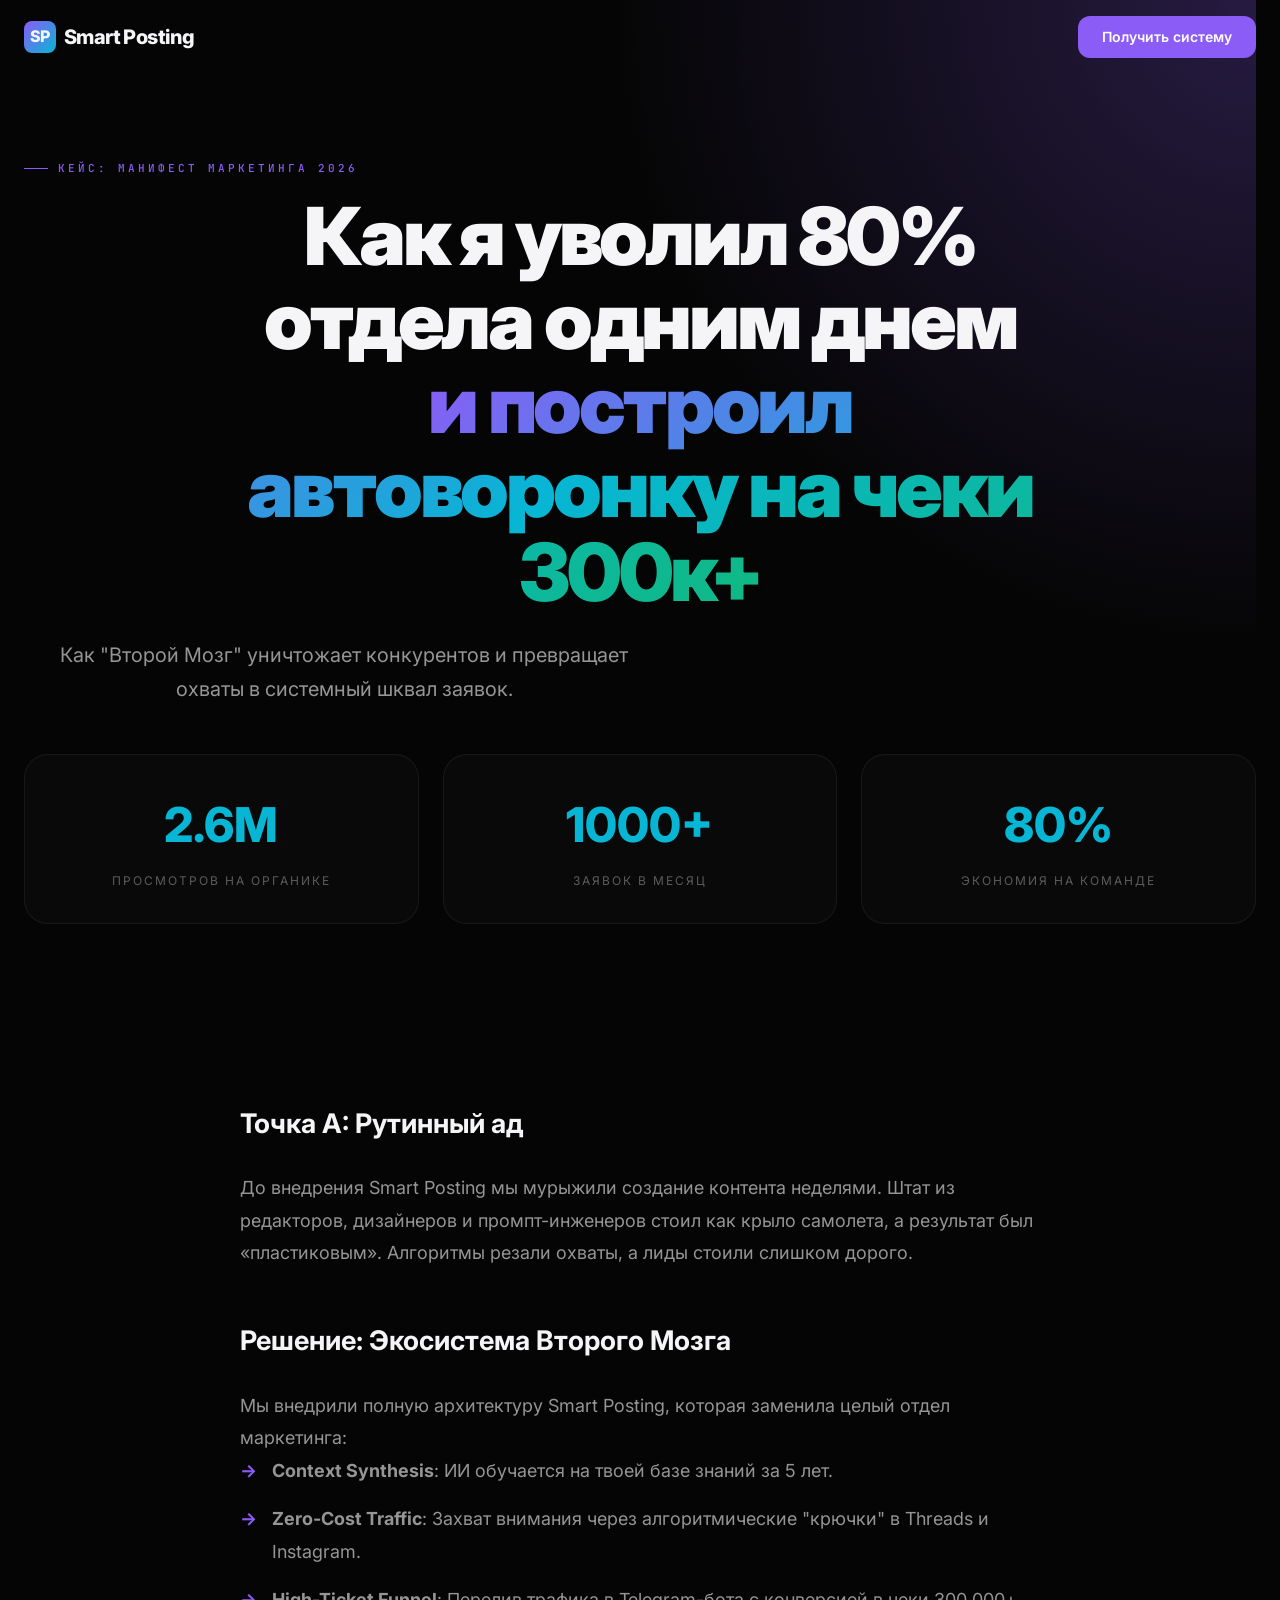
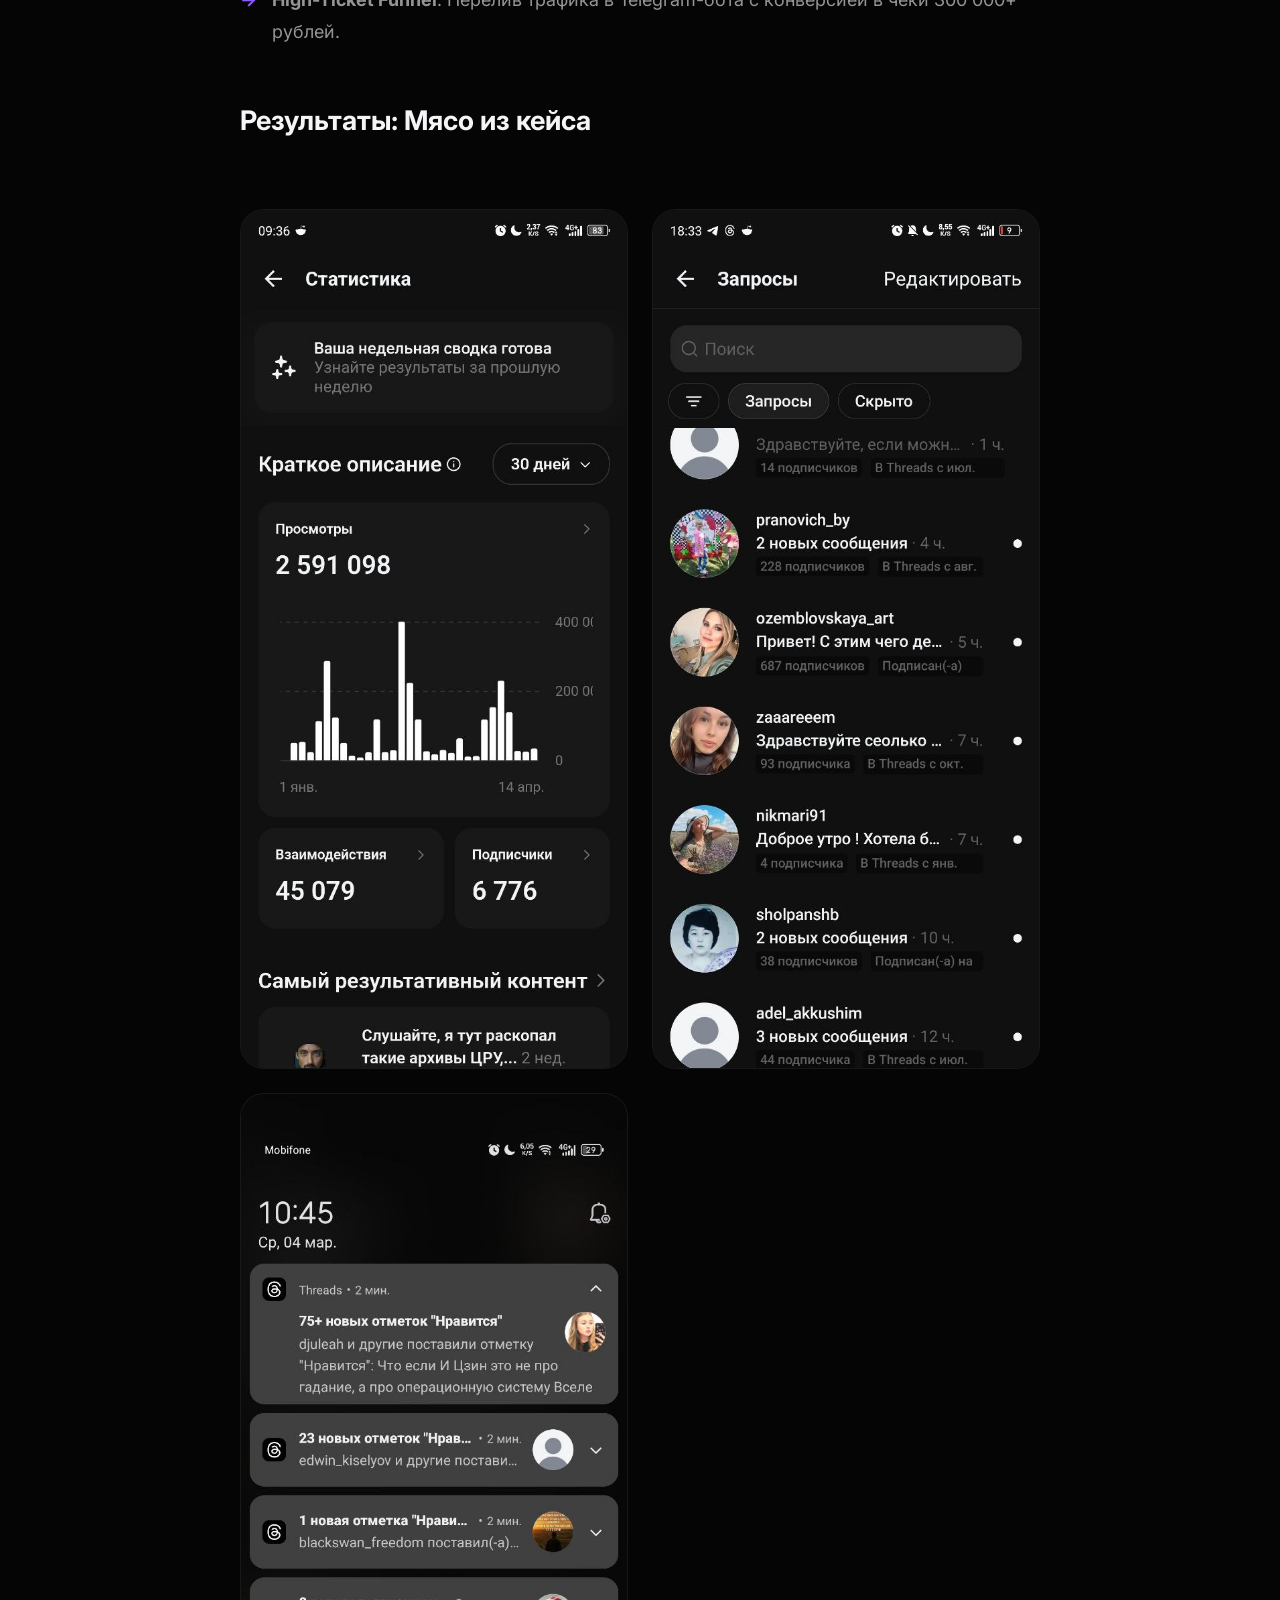
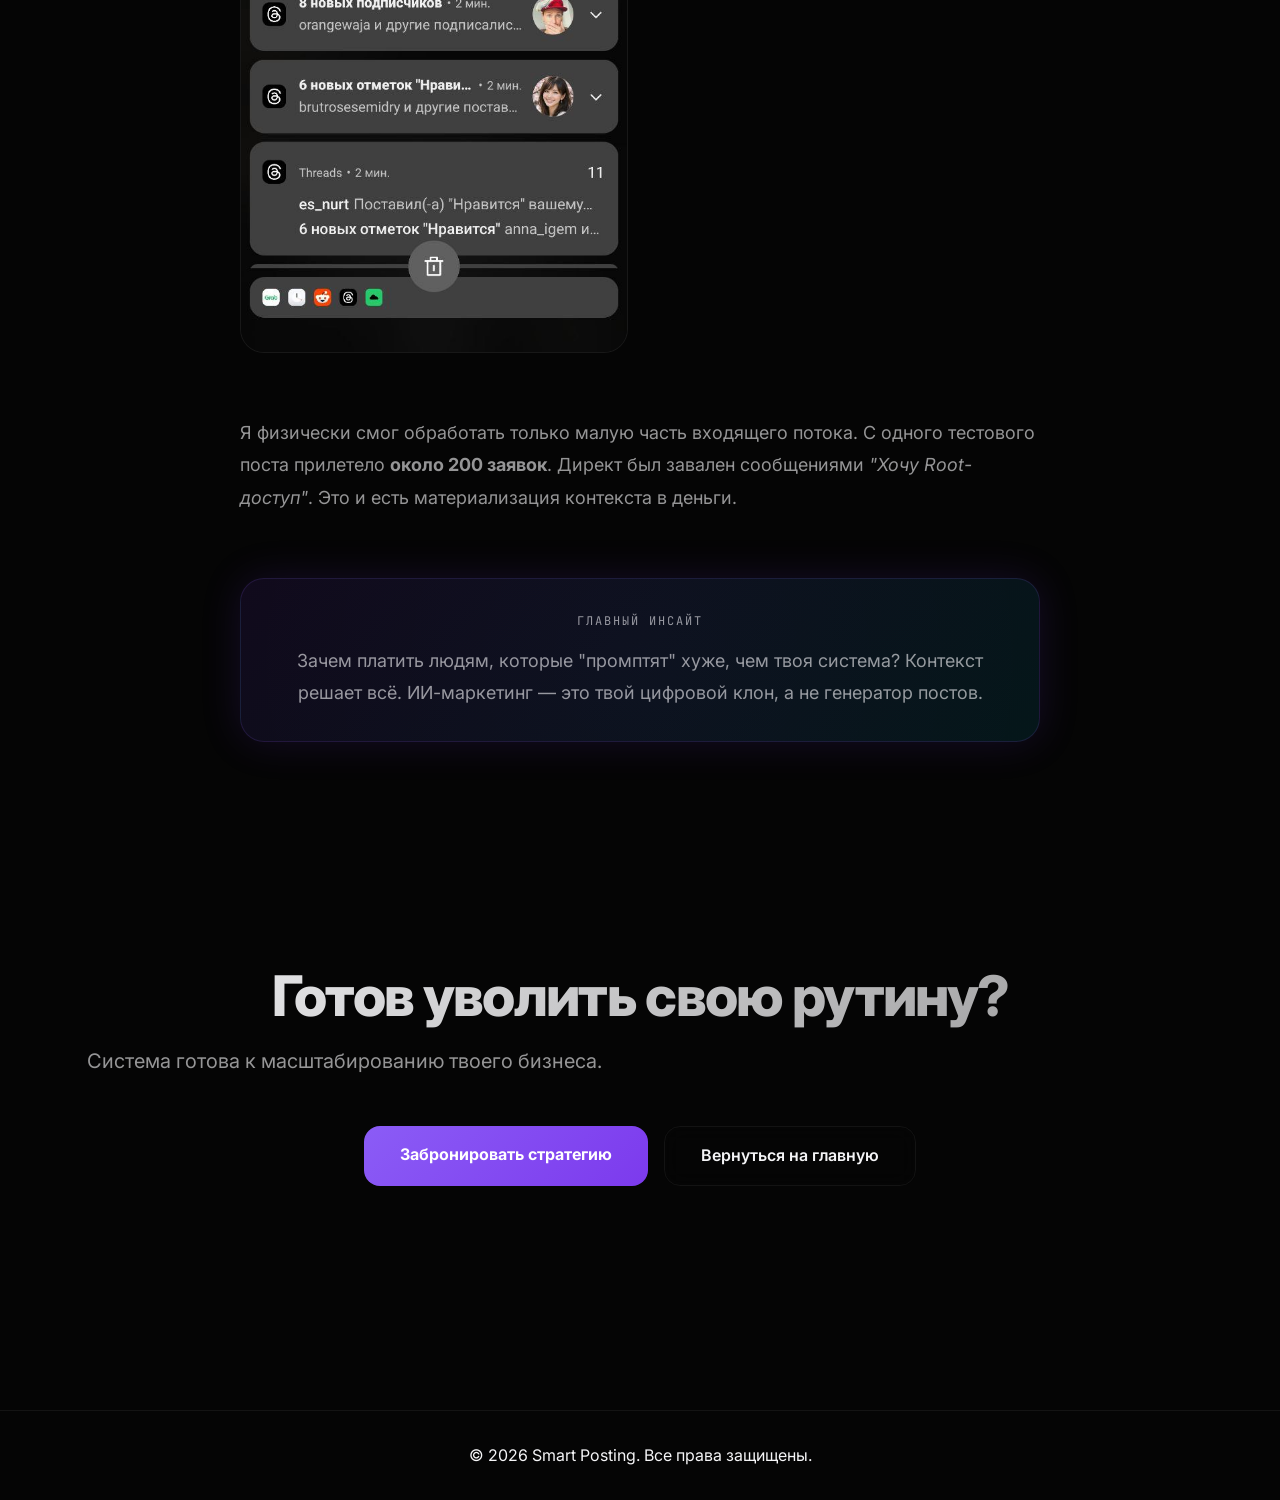
==== site/case-aggressive.html @ 3a9667a7 "add analytics" ====
<!DOCTYPE html>
<html lang="ru">
<head>
    <meta charset="UTF-8">
    <meta name="viewport" content="width=device-width, initial-scale=1.0">
    <meta name="referrer" content="strict-origin-when-cross-origin">
    <title>Кейс: Как я уволил 80% отдела одним днем — Smart Posting</title>
    <link rel="icon" href="favicon.ico" type="image/x-icon">
    <link rel="stylesheet" href="style.css">

    <!-- Google tag (gtag.js) -->
    <script async src="https://www.googletagmanager.com/gtag/js?id=G-ETLF27TN6N"></script>
    <script>
      window.dataLayer = window.dataLayer || [];
      function gtag(){dataLayer.push(arguments);}
      gtag('js', new Date());
      gtag('config', 'G-ETLF27TN6N');
    </script>

    <!-- Meta Pixel Code -->
    <script>
    !function(f,b,e,v,n,t,s)
    {if(f.fbq)return;n=f.fbq=function(){n.callMethod?
    n.callMethod.apply(n,arguments):n.queue.push(arguments)};
    if(!f._fbq)f._fbq=n;n.push=n;n.loaded=!0;n.version='2.0';
    n.queue=[];t=b.createElement(e);t.async=!0;
    t.src=v;s=b.getElementsByTagName(e)[0];
    s.parentNode.insertBefore(t,s)}(window, document,'script',
    'https://connect.facebook.net/en_US/fbevents.js');
    fbq('init', '2132332710670982');
    fbq('track', 'PageView');
    </script>
    <noscript><img height="1" width="1" style="display:none"
    src="https://www.facebook.com/tr?id=2132332710670982&ev=PageView&noscript=1"
    /></noscript>
    <!-- End Meta Pixel Code -->

    <style>
        .case-hero {
            padding: 160px 0 80px;
            background: radial-gradient(circle at top right, var(--accent-violet-glow) 0%, transparent 40%);
            text-align: center;
        }
        .case-stats-grid {
            display: grid;
            grid-template-columns: repeat(3, 1fr);
            gap: 24px;
            margin: 48px 0;
        }
        .stat-card {
            background: var(--bg-card);
            border: 1px solid var(--border-subtle);
            padding: 32px;
            border-radius: 24px;
            text-align: center;
        }
        .stat-value {
            font-size: 48px;
            font-weight: 800;
            color: var(--accent-cyan);
            margin-bottom: 8px;
        }
        .stat-label {
            color: var(--text-muted);
            text-transform: uppercase;
            letter-spacing: 2px;
            font-size: 12px;
        }
        .case-gallery {
            display: grid;
            grid-template-columns: repeat(auto-fill, minmax(300px, 1fr));
            gap: 24px;
            margin: 64px 0;
        }
        .gallery-item {
            border-radius: 24px;
            overflow: hidden;
            border: 1px solid var(--border-subtle);
            background: var(--bg-card);
            cursor: pointer;
            transition: transform 0.3s ease;
        }
        .gallery-item:hover {
            transform: scale(1.02);
            border-color: var(--accent-violet);
        }
        .gallery-item img {
            width: 100%;
            height: auto;
            display: block;
        }
        .case-content {
            max-width: 800px;
            margin: 0 auto;
            font-size: 18px;
            line-height: 1.8;
            color: var(--text-secondary);
        }
        .case-content h2 {
            color: var(--text-primary);
            margin: 48px 0 24px;
        }
        @media (max-width: 768px) {
            .case-stats-grid {
                grid-template-columns: 1fr;
            }
            .case-hero {
                padding: 120px 24px 60px;
            }
        }
    </style>
</head>
<body>
    <nav class="nav">
        <div class="nav-inner">
            <a href="index.html" class="nav-logo">
                <div class="nav-logo-icon">SP</div>
                <span>Smart Posting</span>
            </a>
            <a href="index.html#pricing" class="nav-cta">Получить систему</a>
        </div>
    </nav>

    <main class="container">
        <section class="case-hero">
            <div class="section-label">Кейс: Манифест Маркетинга 2026</div>
            <h1 class="hero-title">Как я уволил 80% отдела одним днем <br><span class="gradient-text">и построил автоворонку на чеки 300к+</span></h1>
            <p class="hero-subtitle">Как "Второй Мозг" уничтожает конкурентов и превращает охваты в системный шквал заявок.</p>
            
            <div class="case-stats-grid">
                <div class="stat-card">
                    <div class="stat-value">2.6M</div>
                    <div class="stat-label">Просмотров на органике</div>
                </div>
                <div class="stat-card">
                    <div class="stat-value">1000+</div>
                    <div class="stat-label">Заявок в месяц</div>
                </div>
                <div class="stat-card">
                    <div class="stat-value">80%</div>
                    <div class="stat-label">Экономия на команде</div>
                </div>
            </div>
        </section>

        <article class="case-content">
            <h2>Точка А: Рутинный ад</h2>
            <p>До внедрения Smart Posting мы мурыжили создание контента неделями. Штат из редакторов, дизайнеров и промпт-инженеров стоил как крыло самолета, а результат был «пластиковым». Алгоритмы резали охваты, а лиды стоили слишком дорого.</p>
            
            <h2>Решение: Экосистема Второго Мозга</h2>
            <p>Мы внедрили полную архитектуру Smart Posting, которая заменила целый отдел маркетинга:</p>
            <ul class="custom-list">
                <li><strong>Context Synthesis</strong>: ИИ обучается на твоей базе знаний за 5 лет.</li>
                <li><strong>Zero-Cost Traffic</strong>: Захват внимания через алгоритмические "крючки" в Threads и Instagram.</li>
                <li><strong>High-Ticket Funnel</strong>: Перелив трафика в Telegram-бота с конверсией в чеки 300 000+ рублей.</li>
            </ul>

            <h2>Результаты: Мясо из кейса</h2>
            <div class="case-gallery">
                <div class="gallery-item" data-lightbox="landing-assets/main_result_2_6m.jpg">
                    <img src="landing-assets/main_result_2_6m.jpg" alt="2.6M views">
                </div>
                <div class="gallery-item" data-lightbox="landing-assets/photo_2026-05-04_10-40-48.jpg">
                    <img src="landing-assets/photo_2026-05-04_10-40-48.jpg" alt="Директ завален">
                </div>
                <div class="gallery-item" data-lightbox="landing-assets/photo_2026-05-04_10-24-12.jpg">
                    <img src="landing-assets/photo_2026-05-04_10-24-12.jpg" alt="Уведомления">
                </div>
            </div>

            <p>Я физически смог обработать только малую часть входящего потока. С одного тестового поста прилетело <strong>около 200 заявок</strong>. Директ был завален сообщениями <em>"Хочу Root-доступ"</em>. Это и есть материализация контекста в деньги.</p>
            
            <div class="prose-insight" style="margin: 64px 0;">
                <div class="insight-label">Главный инсайт</div>
                <p>Зачем платить людям, которые "промптят" хуже, чем твоя система? Контекст решает всё. ИИ-маркетинг — это твой цифровой клон, а не генератор постов.</p>
            </div>
        </article>

        <section class="section text-center">
            <h2 class="section-title">Готов уволить свою рутину?</h2>
            <p class="hero-subtitle">Система готова к масштабированию твоего бизнеса.</p>
            <div class="hero-cta-group" style="justify-content: center; margin-top: 32px;">
                <a href="index.html#pricing" class="btn-primary">Забронировать стратегию</a>
                <a href="index.html" class="btn-secondary">Вернуться на главную</a>
            </div>
        </section>
    </main>

    <footer class="footer">
        <div class="container">
            <p>© 2026 Smart Posting. Все права защищены.</p>
        </div>
    </footer>

    <div id="lightbox" class="lightbox">
        <button class="lightbox-close">×</button>
        <div id="lightbox-content"></div>
    </div>

    <script src="script.js"></script>
</body>
</html>
---- site/style.css ----
/* ============================================================
   SMART POSTING — Bento Landing Page
   Design System & Styles
   ============================================================ */

/* ---------- Google Fonts ---------- */
@import url('https://fonts.googleapis.com/css2?family=Inter:wght@300;400;500;600;700;800;900&family=JetBrains+Mono:wght@400;500;700&display=swap');

/* ---------- CSS Custom Properties ---------- */
:root {
  /* Colors */
  --bg-primary: #050505;
  --bg-secondary: #0a0a0a;
  --bg-card: rgba(255, 255, 255, 0.02);
  --bg-card-hover: rgba(255, 255, 255, 0.04);
  --bg-glass: rgba(255, 255, 255, 0.02);

  --text-primary: #f5f5f7;
  --text-secondary: rgba(245, 245, 247, 0.6);
  --text-muted: rgba(245, 245, 247, 0.35);

  --accent-violet: #8b5cf6;
  --accent-violet-glow: rgba(139, 92, 246, 0.25);
  --accent-emerald: #10b981;
  --accent-emerald-glow: rgba(16, 185, 129, 0.2);
  --accent-amber: #f59e0b;
  --accent-rose: #f43f5e;
  --accent-cyan: #06b6d4;

  --border-subtle: rgba(255, 255, 255, 0.06);
  --border-glow: rgba(139, 92, 246, 0.15);

  /* Typography */
  --font-sans: 'Inter', -apple-system, BlinkMacSystemFont, 'Segoe UI', sans-serif;
  --font-mono: 'JetBrains Mono', 'Fira Code', monospace;

  /* Spacing */
  --section-gap: 160px;
  --bento-gap: 24px;
  --card-radius: 24px;
  --card-padding: 32px;

  /* Transitions */
  --transition-fast: 0.2s cubic-bezier(0.4, 0, 0.2, 1);
  --transition-smooth: 0.4s cubic-bezier(0.4, 0, 0.2, 1);
  --transition-spring: 0.5s cubic-bezier(0.34, 1.56, 0.64, 1);
}

/* ---------- Reset & Base ---------- */
*, *::before, *::after {
  margin: 0;
  padding: 0;
  box-sizing: border-box;
}

html {
  scroll-behavior: smooth;
  -webkit-font-smoothing: antialiased;
  -moz-osx-font-smoothing: grayscale;
  overflow-x: hidden;
  width: 100%;
}

body {
  font-family: var(--font-sans);
  background: var(--bg-primary);
  color: var(--text-primary);
  line-height: 1.6;
  overflow-x: hidden;
  width: 100%;
  position: relative;
}

img, video {
  display: block;
  max-width: 100%;
}

a {
  text-decoration: none;
  color: inherit;
}


/* ---------- Utility ---------- */
.container {
  max-width: 1280px;
  margin: 0 auto;
  padding: 0 24px;
}

.section {
  padding: var(--section-gap) 0;
  position: relative;
}

.section-label {
  font-family: var(--font-mono);
  font-size: 11px;
  font-weight: 500;
  letter-spacing: 3px;
  text-transform: uppercase;
  color: var(--accent-violet);
  margin-bottom: 16px;
  display: flex;
  align-items: center;
  gap: 10px;
}

.section-label::before {
  content: '';
  width: 24px;
  height: 1px;
  background: var(--accent-violet);
}

.section-title {
  font-size: clamp(32px, 5vw, 56px);
  font-weight: 800;
  line-height: 1.1;
  letter-spacing: -0.03em;
  margin-bottom: 16px;
  background: linear-gradient(135deg, var(--text-primary) 0%, rgba(245,245,247,0.6) 100%);
  -webkit-background-clip: text;
  -webkit-text-fill-color: transparent;
  background-clip: text;
}

.section-subtitle {
  font-size: 18px;
  color: var(--text-secondary);
  max-width: 560px;
  line-height: 1.7;
}

/* ---------- Ambient Glow Blobs ---------- */
.glow-blob {
  position: absolute;
  border-radius: 50%;
  filter: blur(120px);
  pointer-events: none;
  z-index: 0;
  opacity: 0.35;
}

/* ==========================================================
   NAVIGATION
   ========================================================== */
.nav {
  position: fixed;
  top: 0;
  left: 0;
  right: 0;
  z-index: 100;
  padding: 16px 24px;
  transition: var(--transition-smooth);
}

.nav.scrolled {
  background: rgba(5, 5, 5, 0.85);
  backdrop-filter: blur(20px) saturate(180%);
  -webkit-backdrop-filter: blur(20px) saturate(180%);
  border-bottom: 1px solid var(--border-subtle);
}

.nav-inner {
  max-width: 1280px;
  margin: 0 auto;
  display: flex;
  align-items: center;
  justify-content: space-between;
}

.nav-logo {
  font-weight: 800;
  font-size: 20px;
  letter-spacing: -0.03em;
  display: flex;
  align-items: center;
  gap: 8px;
}

.nav-logo-icon {
  width: 32px;
  height: 32px;
  background: linear-gradient(135deg, var(--accent-violet), var(--accent-cyan));
  border-radius: 8px;
  display: flex;
  align-items: center;
  justify-content: center;
  font-size: 16px;
}

.nav-cta {
  padding: 10px 24px;
  background: var(--accent-violet);
  color: #fff;
  border: none;
  border-radius: 12px;
  font-family: var(--font-sans);
  font-size: 14px;
  font-weight: 600;
  cursor: pointer;
  transition: var(--transition-fast);
  position: relative;
  overflow: hidden;
}

.nav-cta:hover {
  background: #7c3aed;
  transform: translateY(-1px);
  box-shadow: 0 8px 32px var(--accent-violet-glow);
}

/* ==========================================================
   HERO SECTION
   ========================================================== */
.hero {
  min-height: 100vh;
  display: flex;
  flex-direction: column;
  align-items: center;
  justify-content: center;
  text-align: center;
  padding: 120px 24px 80px;
  position: relative;
  overflow: hidden;
}

.hero .glow-blob.blob-1 {
  width: 600px;
  height: 600px;
  background: var(--accent-violet);
  top: -200px;
  left: 50%;
  transform: translateX(-50%);
  opacity: 0.15;
}

.hero .glow-blob.blob-2 {
  width: 400px;
  height: 400px;
  background: var(--accent-cyan);
  bottom: 0;
  right: -100px;
  opacity: 0.1;
}

.hero-badge {
  display: inline-flex;
  align-items: center;
  gap: 8px;
  padding: 6px 16px 6px 8px;
  background: var(--bg-glass);
  border: 1px solid var(--border-subtle);
  border-radius: 100px;
  font-size: 13px;
  font-weight: 500;
  color: var(--text-secondary);
  margin-bottom: 32px;
  backdrop-filter: blur(10px);
}

.hero-badge-dot {
  width: 8px;
  height: 8px;
  background: var(--accent-emerald);
  border-radius: 50%;
  animation: pulse-dot 2s ease-in-out infinite;
}

@keyframes pulse-dot {
  0%, 100% { opacity: 1; transform: scale(1); }
  50% { opacity: 0.5; transform: scale(0.8); }
}

.hero-title {
  font-size: clamp(32px, 7vw, 80px);
  font-weight: 900;
  line-height: 1.05;
  letter-spacing: -0.04em;
  max-width: 900px;
  margin-left: auto;
  margin-right: auto;
  margin-bottom: 24px;
  word-wrap: break-word;
}

.hero-title .gradient-text {
  background: linear-gradient(135deg, var(--accent-violet) 0%, var(--accent-cyan) 50%, var(--accent-emerald) 100%);
  -webkit-background-clip: text;
  -webkit-text-fill-color: transparent;
  background-clip: text;
}

.hero-subtitle {
  font-size: clamp(16px, 2vw, 20px);
  color: var(--text-secondary);
  max-width: 640px;
  line-height: 1.7;
  margin-bottom: 48px;
}

/* Hero Prose Typography */
.hero-prose {
  max-width: 800px;
  margin: 0 auto 48px;
  text-align: center;
  display: flex;
  flex-direction: column;
  gap: 32px;
}

.prose-lead {
  font-size: clamp(20px, 3vw, 24px);
  font-weight: 600;
  line-height: 1.4;
  text-align: center;
  color: var(--text-primary);
}

.highlight-red {
  color: #ef4444;
  background: rgba(239, 68, 68, 0.1);
  padding: 2px 8px;
  border-radius: 6px;
  text-decoration: line-through;
  white-space: normal;
  display: inline-block;
}

.prose-card {
  padding: 40px;
  border-radius: 24px;
  font-size: 16px;
  line-height: 1.8;
  color: var(--text-secondary);
  box-shadow: inset 0 0 40px rgba(255,255,255,0.01);
  background: var(--bg-card);
  text-align: center;
}

.inline-badge {
  background: rgba(255, 255, 255, 0.1);
  border: 1px solid rgba(255, 255, 255, 0.2);
  padding: 2px 8px;
  border-radius: 6px;
  font-family: var(--font-mono);
  font-size: 14px;
  color: var(--accent-cyan);
}

.prose-quote {
  font-size: clamp(18px, 2.5vw, 22px);
  font-weight: 500;
  font-style: italic;
  color: var(--text-secondary);
  border-left: 4px solid var(--accent-violet);
  padding-left: 24px;
  margin: 8px 0;
}

.prose-text-large {
  font-size: 20px;
  font-weight: 500;
  line-height: 1.5;
  color: var(--text-primary);
}

.prose-text-fade {
  font-size: 16px;
  color: var(--text-secondary);
  line-height: 1.6;
}

.prose-insight {
  margin-top: 16px;
  padding: 32px;
  background: linear-gradient(135deg, rgba(124, 58, 237, 0.1), rgba(6, 182, 212, 0.1));
  border: 1px solid var(--border-glow);
  border-radius: 24px;
  text-align: center;
  box-shadow: 0 0 40px rgba(124, 58, 237, 0.15);
  position: relative;
  overflow: hidden;
}

.prose-insight::before {
  content: '';
  position: absolute;
  top: -50%; left: -50%; width: 200%; height: 200%;
  background: radial-gradient(circle at center, var(--accent-violet-glow) 0%, transparent 50%);
  opacity: 0.1;
  pointer-events: none;
}

.insight-label {
  font-family: var(--font-mono);
  font-size: 12px;
  text-transform: uppercase;
  letter-spacing: 2px;
  color: var(--text-secondary);
  margin-bottom: 12px;
}

.insight-text {
  font-size: clamp(24px, 4vw, 36px);
  font-weight: 900;
  line-height: 1.2;
  letter-spacing: -0.02em;
  color: var(--text-primary);
}

.insight-text .gradient-text {
  font-size: clamp(32px, 5vw, 48px);
  display: block;
  margin-top: 8px;
}

.hero-cta-group {
  display: flex;
  gap: 16px;
  margin-bottom: 64px;
  flex-wrap: wrap;
  justify-content: center;
}

.btn-primary {
  padding: 16px 36px;
  background: linear-gradient(135deg, var(--accent-violet), #7c3aed);
  color: #fff;
  border: none;
  border-radius: 16px;
  font-family: var(--font-sans);
  font-size: 16px;
  font-weight: 700;
  cursor: pointer;
  transition: var(--transition-smooth);
  position: relative;
  overflow: hidden;
}

.btn-primary::before {
  content: '';
  position: absolute;
  inset: 0;
  background: linear-gradient(135deg, transparent 0%, rgba(255,255,255,0.15) 50%, transparent 100%);
  transform: translateX(-100%);
  transition: transform 0.6s ease;
}

.btn-primary:hover::before {
  transform: translateX(100%);
}

.btn-primary:hover {
  transform: translateY(-2px);
  box-shadow: 0 16px 48px var(--accent-violet-glow);
}

.btn-secondary {
  padding: 16px 36px;
  background: transparent;
  color: var(--text-primary);
  border: 1px solid var(--border-subtle);
  border-radius: 16px;
  font-family: var(--font-sans);
  font-size: 16px;
  font-weight: 600;
  cursor: pointer;
  transition: var(--transition-smooth);
  backdrop-filter: blur(10px);
}

.btn-secondary:hover {
  background: var(--bg-card-hover);
  border-color: rgba(255,255,255,0.12);
  transform: translateY(-2px);
}

/* Hero Stats Ticker */
.hero-ticker {
  display: flex;
  align-items: center;
  gap: 32px;
  padding: 16px 32px;
  background: var(--bg-glass);
  border: 1px solid var(--border-subtle);
  border-radius: 16px;
  backdrop-filter: blur(16px);
  flex-wrap: wrap;
  justify-content: center;
}

.ticker-item {
  text-align: center;
}

.ticker-value {
  font-size: 28px;
  font-weight: 800;
  font-family: var(--font-mono);
  letter-spacing: -0.02em;
}

.ticker-value.violet { color: var(--accent-violet); }
.ticker-value.emerald { color: var(--accent-emerald); }
.ticker-value.amber { color: var(--accent-amber); }
.ticker-value.cyan { color: var(--accent-cyan); }

.ticker-label {
  font-size: 12px;
  color: var(--text-muted);
  text-transform: uppercase;
  letter-spacing: 1px;
  margin-top: 4px;
}

/* Divider */
.ticker-divider {
  width: 1px;
  height: 40px;
  background: var(--border-subtle);
}

/* ==========================================================
   MARQUEE — Wall of Love
   ========================================================== */
.marquee-section {
  padding: 80px 0;
  position: relative;
  overflow: hidden;
}

.marquee-section .section-label,
.marquee-section .section-title {
  text-align: center;
  display: flex;
  justify-content: center;
}

.marquee-section .section-label::before {
  display: none;
}

.marquee-section .section-subtitle {
  text-align: center;
  margin: 0 auto 48px;
}

.marquee-track {
  display: flex;
  gap: 16px;
  width: 100%;
  padding: 8px 0;
  overflow-x: auto;
  scroll-behavior: auto;
  cursor: grab;
  /* Hide scrollbar */
  -ms-overflow-style: none;
  scrollbar-width: none;
  user-select: none;
}

.marquee-track::-webkit-scrollbar {
  display: none;
}

.marquee-track:active {
  cursor: grabbing;
}

.marquee-card {
  flex-shrink: 0;
  width: 340px;
  background: var(--bg-card);
  border: 1px solid var(--border-subtle);
  border-radius: var(--card-radius);
  overflow: hidden;
  transition: var(--transition-smooth);
  position: relative;
  user-select: none;
}

.marquee-card:hover {
  border-color: var(--border-glow);
  transform: scale(1.02);
  box-shadow: 0 8px 32px rgba(0,0,0,0.4);
}

.marquee-card img {
  width: 100%;
  height: 240px;
  object-fit: cover;
  pointer-events: none;
  filter: brightness(0.9);
  transition: var(--transition-smooth);
}

.marquee-card:hover img {
  filter: brightness(1);
}

.marquee-card-footer {
  padding: 16px;
}

.marquee-card-author {
  font-size: 13px;
  font-weight: 600;
  color: var(--text-secondary);
}

.marquee-card-text {
  font-size: 13px;
  color: var(--text-muted);
  margin-top: 4px;
  line-height: 1.5;
  display: -webkit-box;
  -webkit-line-clamp: 2;
  -webkit-box-orient: vertical;
  overflow: hidden;
}

.marquee-gap {
  height: 24px;
}

/* ==========================================================
   THE BRIDGE SECTION
   ========================================================== */
.bridge-section {
  padding: 100px 0;
  position: relative;
}

.bridge-card {
  background: linear-gradient(135deg, rgba(255,255,255,0.05) 0%, rgba(255,255,255,0.02) 100%);
  border: 1px solid var(--border-glow);
  box-shadow: 0 0 60px rgba(138, 43, 226, 0.15);
  border-radius: 40px;
  padding: 80px 40px;
  max-width: 1000px;
  margin: 0 auto;
  position: relative;
  overflow: hidden;
  text-align: center;
}

.bridge-card::before {
  content: '';
  position: absolute;
  top: -50%;
  left: -50%;
  width: 200%;
  height: 200%;
  background: radial-gradient(circle at center, var(--accent-violet-glow) 0%, transparent 40%);
  opacity: 0.1;
  pointer-events: none;
}

.bridge-title {
  font-size: clamp(28px, 4vw, 44px);
  font-weight: 800;
  margin-bottom: 32px;
  background: linear-gradient(135deg, var(--text-primary) 0%, var(--text-secondary) 100%);
  -webkit-background-clip: text;
  -webkit-text-fill-color: transparent;
}

.bridge-text {
  font-size: 19px;
  line-height: 1.8;
  color: var(--text-secondary);
  max-width: 800px;
  margin: 0 auto;
  display: flex;
  flex-direction: column;
  gap: 24px;
}

.bridge-text em {
  color: var(--accent-cyan);
  font-style: italic;
}

.bridge-text strong {
  color: var(--text-primary);
  font-weight: 700;
}

/* ==========================================================
   BENTO GRIDS
   ========================================================== */
.bento-grid {
  display: grid;
  gap: var(--bento-gap);
}

/* Core Engine — 4-col layout */
.bento-grid.engine {
  grid-template-columns: repeat(4, 1fr);
  grid-template-rows: 320px 280px;
}

.bento-grid.engine .bento-item:nth-child(1) {
  grid-column: 1 / 4;
  grid-row: 1 / 2;
}

.bento-grid.engine .bento-item:nth-child(2) {
  grid-column: 4 / 5;
  grid-row: 1 / 2;
}

.bento-grid.engine .bento-item:nth-child(3) {
  grid-column: 1 / 3;
  grid-row: 2 / 3;
}

.bento-grid.engine .bento-item:nth-child(4) {
  grid-column: 3 / 5;
  grid-row: 2 / 3;
}

/* Stats — 4-col masonry-like wall */
.bento-grid.stats {
  grid-template-columns: repeat(4, 1fr);
  grid-auto-rows: 280px;
}
@media (max-width: 1024px) {
  .bento-grid.stats { grid-template-columns: repeat(2, 1fr); }
}
@media (max-width: 768px) {
  .bento-grid.stats { grid-template-columns: 1fr; }
}

/* ROI — 2x2 */
.bento-grid.roi {
  grid-template-columns: repeat(2, 1fr);
  grid-auto-rows: 320px;
}

/* ---------- Bento Item (Card) ---------- */
.bento-item {
  background: var(--bg-card);
  border: 1px solid var(--border-subtle);
  border-radius: var(--card-radius);
  overflow: hidden;
  position: relative;
  cursor: default;
  transition: var(--transition-smooth);
}

.bento-item:hover {
  border-color: var(--border-glow);
  background: var(--bg-card-hover);
  transform: translateY(-4px);
  box-shadow: 0 16px 48px rgba(0, 0, 0, 0.3),
              0 0 0 1px var(--border-glow);
}

.bento-item-media {
  position: absolute;
  inset: 0;
  z-index: 0;
}

.bento-item-media img,
.bento-item-media video {
  width: 100%;
  height: 100%;
  object-fit: cover;
  opacity: 0.55;
  transition: var(--transition-smooth);
}

.bento-item:hover .bento-item-media img,
.bento-item:hover .bento-item-media video {
  opacity: 0.8;
  transform: scale(1.03);
}

.bento-item-overlay {
  position: absolute;
  inset: 0;
  background: linear-gradient(180deg, transparent 30%, rgba(5,5,5,0.9) 100%);
  z-index: 1;
}

.bento-item.content-top .bento-item-overlay {
  background: linear-gradient(180deg, rgba(5,5,5,0.95) 0%, rgba(5,5,5,0.4) 40%, transparent 100%);
}

.bento-item-content {
  position: relative;
  z-index: 2;
  padding: var(--card-padding);
  height: 100%;
  display: flex;
  flex-direction: column;
  justify-content: flex-end;
}

.bento-item.content-top .bento-item-content {
  justify-content: flex-start;
}

/* Span utilities for grid */
.bento-item.span-2 {
  grid-column: span 2;
}
@media (max-width: 768px) {
  .bento-item.span-2 { grid-column: 1 / -1; }
}

.bento-item-tag {
  font-family: var(--font-mono);
  font-size: 10px;
  font-weight: 600;
  letter-spacing: 2px;
  text-transform: uppercase;
  color: var(--accent-violet);
  margin-bottom: 8px;
}

.bento-item-title {
  font-size: 22px;
  font-weight: 700;
  letter-spacing: -0.02em;
  line-height: 1.2;
  margin-bottom: 8px;
}

.bento-item-desc {
  font-size: 14px;
  color: var(--text-secondary);
  line-height: 1.6;
  max-width: 400px;
}

/* Stat card with big number */
.bento-item.stat-card .bento-item-content {
  justify-content: space-between;
}

.stat-big-number {
  font-family: var(--font-mono);
  font-size: clamp(36px, 4vw, 56px);
  font-weight: 900;
  letter-spacing: -0.03em;
  line-height: 1;
}

.stat-big-number.violet { color: var(--accent-violet); }
.stat-big-number.emerald { color: var(--accent-emerald); }
.stat-big-number.amber { color: var(--accent-amber); }
.stat-big-number.rose { color: var(--accent-rose); }
.stat-big-number.cyan { color: var(--accent-cyan); }

/* Photo-only card (stats screenshots) */
.bento-item.photo-card .bento-item-media img {
  opacity: 0.85;
  object-fit: contain;
  background: #111;
  padding: 8px;
}

.bento-item.photo-card:hover .bento-item-media img {
  opacity: 1;
}

/* ==========================================================
   CTA SECTION
   ========================================================== */
.cta-section {
  padding: 120px 0 160px;
  text-align: center;
  position: relative;
  overflow: hidden;
}

.cta-section .glow-blob {
  width: 500px;
  height: 500px;
  background: var(--accent-violet);
  top: 50%;
  left: 50%;
  transform: translate(-50%, -50%);
  opacity: 0.12;
}

/* CTA Section & Card Consolidated at the end */


/* ==========================================================
   FOOTER
   ========================================================== */
.footer {
  padding: 32px 24px;
  text-align: center;
  border-top: 1px solid var(--border-subtle);
}

.footer-text {
  font-size: 13px;
  color: var(--text-muted);
}

/* ==========================================================
   SCROLL REVEAL ANIMATIONS
   ========================================================== */
.reveal {
  opacity: 0;
  transform: translateY(30px);
  transition: opacity 0.8s cubic-bezier(0.4, 0, 0.2, 1),
              transform 0.8s cubic-bezier(0.4, 0, 0.2, 1);
}

.reveal.visible {
  opacity: 1;
  transform: translateY(0);
}

.reveal-delay-1 { transition-delay: 0.1s; }
.reveal-delay-2 { transition-delay: 0.2s; }
.reveal-delay-3 { transition-delay: 0.3s; }
.reveal-delay-4 { transition-delay: 0.4s; }

/* ==========================================================
   LIGHTBOX
   ========================================================== */
.lightbox {
  position: fixed;
  inset: 0;
  z-index: 1000;
  background: rgba(0, 0, 0, 0.92);
  backdrop-filter: blur(16px);
  display: flex;
  align-items: center;
  justify-content: center;
  opacity: 0;
  pointer-events: none;
  transition: opacity 0.3s ease;
  cursor: zoom-out;
}

.lightbox.active {
  opacity: 1;
  pointer-events: auto;
}

.lightbox img,
.lightbox video {
  max-width: 90vw;
  max-height: 90vh;
  border-radius: 12px;
  object-fit: contain;
  box-shadow: 0 32px 80px rgba(0,0,0,0.6);
}

.lightbox-close {
  position: absolute;
  top: 24px;
  right: 24px;
  width: 48px;
  height: 48px;
  background: rgba(255,255,255,0.1);
  border: none;
  border-radius: 50%;
  color: #fff;
  font-size: 24px;
  cursor: pointer;
  transition: var(--transition-fast);
  display: flex;
  align-items: center;
  justify-content: center;
}

.lightbox-close:hover {
  background: rgba(255,255,255,0.2);
  transform: rotate(90deg);
}

/* ==========================================================
   NEW SECTIONS: Prose, Steps, Pricing, YouTube, Story
   ========================================================== */

/* Prose & Text content */
.prose-section {
  padding: 80px 0;
}
.prose-text {
  font-size: 18px;
  line-height: 1.8;
  color: var(--text-secondary);
  max-width: 800px;
  margin: 0 auto;
}
.prose-text p {
  margin-bottom: 24px;
}
.prose-text strong {
  color: var(--text-primary);
  font-weight: 700;
}
.prose-text em {
  color: var(--accent-cyan);
  font-style: normal;
}
.mb-48 { margin-bottom: 48px; }
.mt-48 { margin-top: 48px; }
.text-center { text-align: center; }

/* Custom List */
.custom-list {
  list-style: none;
  padding: 0;
  margin: 0 0 32px 0;
}
.custom-list li {
  position: relative;
  padding-left: 32px;
  margin-bottom: 16px;
}
.custom-list li::before {
  content: '→';
  position: absolute;
  left: 0;
  color: var(--accent-violet);
  font-weight: bold;
}

/* Story Section */
.story-content {
  display: grid;
  grid-template-columns: 1fr 400px;
  gap: 64px;
  align-items: center;
  margin-top: 48px;
}
.story-text p {
  font-size: 18px;
  line-height: 1.8;
  color: var(--text-secondary);
  margin-bottom: 24px;
}
.story-text strong {
  color: var(--text-primary);
}
.story-media {
  position: relative;
}
.story-media img {
  border-radius: 24px;
  border: 1px solid var(--border-subtle);
  width: 100%;
}
.story-media .caption {
  text-align: center;
  font-size: 13px;
  color: var(--text-muted);
  margin-top: 12px;
}

/* Horizontal Scroll for Case Study */
.case-scroll {
  display: flex;
  gap: 16px;
  overflow-x: auto;
  padding: 16px 0 32px 0;
  scroll-snap-type: x mandatory;
}
.case-scroll::-webkit-scrollbar {
  height: 8px;
}
.case-scroll::-webkit-scrollbar-track {
  background: var(--bg-card);
  border-radius: 4px;
}
.case-scroll::-webkit-scrollbar-thumb {
  background: var(--accent-violet);
  border-radius: 4px;
}
.case-scroll .bento-item {
  flex: 0 0 320px;
  height: 380px;
  scroll-snap-align: start;
}

/* Steps Grid */
.steps-grid {
  display: grid;
  grid-template-columns: repeat(3, 1fr);
  gap: 24px;
  margin-top: 48px;
}
.step-card {
  background: var(--bg-card);
  border: 1px solid var(--border-subtle);
  border-radius: var(--card-radius);
  padding: 32px;
  position: relative;
}
.step-num {
  width: 40px;
  height: 40px;
  background: var(--accent-violet-glow);
  color: var(--accent-violet);
  border-radius: 12px;
  display: flex;
  align-items: center;
  justify-content: center;
  font-weight: 800;
  font-size: 20px;
  margin-bottom: 24px;
}
.step-title {
  font-size: 20px;
  font-weight: 700;
  margin-bottom: 16px;
}
.step-desc {
  font-size: 15px;
  color: var(--text-secondary);
  line-height: 1.6;
  margin-bottom: 24px;
}

/* YouTube Placeholder */
.yt-placeholder {
  background: #000;
  border-radius: 12px;
  border: 1px solid var(--border-subtle);
  width: 100%;
  aspect-ratio: 16 / 9;
  display: flex;
  flex-direction: column;
  align-items: center;
  justify-content: center;
  gap: 12px;
  cursor: pointer;
  transition: var(--transition-fast);
  position: relative;
  overflow: hidden;
}
.yt-placeholder:hover {
  border-color: var(--accent-rose);
  transform: scale(1.02);
}
.yt-play {
  width: 48px;
  height: 48px;
  background: var(--accent-rose);
  color: #fff;
  border-radius: 50%;
  display: flex;
  align-items: center;
  justify-content: center;
  font-size: 20px;
  padding-left: 4px;
}
.yt-placeholder span {
  font-size: 13px;
  color: var(--text-muted);
  text-transform: uppercase;
  letter-spacing: 1px;
}

/* Pricing Grid */
.pricing-grid {
  display: grid;
  grid-template-columns: repeat(2, 1fr);
  gap: 24px;
}
.pricing-card {
  background: var(--bg-card);
  border: 1px solid var(--border-subtle);
  border-radius: var(--card-radius);
  padding: 40px 32px;
  display: flex;
  flex-direction: column;
  position: relative;
  transition: var(--transition-smooth);
}
.pricing-card.highlighted {
  background: var(--bg-card-hover);
  border-color: var(--accent-violet);
  box-shadow: 0 0 40px var(--accent-violet-glow);
  transform: translateY(-8px);
}
.pricing-header h3 {
  font-size: 20px;
  font-weight: 700;
  color: var(--text-secondary);
  margin-bottom: 12px;
}
.pricing-header .price {
  font-size: 36px;
  font-weight: 800;
  color: var(--text-primary);
  margin-bottom: 32px;
}
.pricing-header .price small,
.pricing-header .price .usd-price {
  font-size: 16px;
  color: var(--text-muted);
  font-weight: 400;
}
.pricing-header .price .usd-price {
  margin-left: 8px;
}

.pricing-body {
  flex-grow: 1;
  margin-bottom: 32px;
}
.pricing-body p {
  font-size: 15px;
  color: var(--text-secondary);
  line-height: 1.6;
  margin-bottom: 24px;
}
.pricing-features {
  list-style: none;
  padding: 0;
}
.pricing-features li {
  padding-left: 24px;
  position: relative;
  font-size: 14px;
  color: var(--text-primary);
  margin-bottom: 12px;
}
.pricing-features li::before {
  content: '✓';
  position: absolute;
  left: 0;
  color: var(--accent-emerald);
}
.btn-primary.full-width, .btn-secondary.full-width {
  width: 100%;
  text-align: center;
}

/* Grain Overlay */
.grain-overlay {
  position: fixed;
  inset: 0;
  z-index: 9999;
  pointer-events: none;
  opacity: 0.03;
  background-image: url("data:image/svg+xml,%3Csvg viewBox='0 0 200 200' xmlns='http://www.w3.org/2000/svg'%3E%3Cfilter id='noiseFilter'%3E%3CfeTurbulence type='fractalNoise' baseFrequency='0.65' numOctaves='3' stitchTiles='stitch'/%3E%3C/filter%3E%3Crect width='100%25' height='100%25' filter='url(%23noiseFilter)'/%3E%3C/svg%3E");
}

/* ==========================================================
   RESPONSIVE
   ========================================================== */
@media (max-width: 1024px) {
  :root {
    --section-gap: 80px;
    --bento-gap: 10px;
    --card-padding: 20px;
  }

  .bento-grid.engine {
    grid-template-columns: 1fr 1fr;
    grid-template-rows: 280px 280px;
  }

  .bento-grid.engine .bento-item:nth-child(1) {
    grid-column: 1 / 3;
    grid-row: 1 / 2;
  }

  .bento-grid.engine .bento-item:nth-child(2) {
    grid-column: 1 / 2;
    grid-row: 2 / 3;
  }

  .bento-grid.engine .bento-item:nth-child(3) {
    grid-column: 2 / 3;
    grid-row: 2 / 3;
  }

  .bento-grid.engine .bento-item:nth-child(4) {
    display: none;
  }

  .bento-grid.stats {
    grid-template-columns: 1fr 1fr;
  }

  .hero-ticker {
    gap: 20px;
  }
}

@media (max-width: 768px) {
  :root {
    --section-gap: 60px;
    --card-radius: 16px;
  }

  .bento-grid.engine,
  .bento-grid.stats,
  .bento-grid.roi {
    grid-template-columns: 1fr;
    grid-template-rows: auto;
  }

  .bento-grid.engine .bento-item {
    grid-column: 1 !important;
    grid-row: auto !important;
    min-height: auto !important;
    display: block !important;
  }

  .bento-grid.engine .bento-item,
  .bento-grid.stats .bento-item,
  .bento-grid.roi .bento-item {
    min-height: 240px;
  }

  .hero-ticker {
    flex-direction: column;
    gap: 12px;
  }

  .ticker-divider {
    width: 60px;
    height: 1px;
  }

  .hero-cta-group {
    flex-direction: column;
    align-items: center;
  }

  /* Horizontal Scroll for Steps on Mobile */
  .steps-grid {
    display: flex;
    overflow-x: auto;
    scroll-snap-type: x proximity;
    gap: 16px;
    padding: 0 24px 24px;
    margin: 32px -24px 0;
    -webkit-overflow-scrolling: touch;
  }
  .steps-grid::-webkit-scrollbar {
    display: none;
  }
  .step-card {
    flex: 0 0 85%;
    scroll-snap-align: center;
    min-height: auto !important;
  }

  .ticker-divider {
    width: 280px;
  }




  .prose-card {
    padding: 24px 16px;
  }

  /* Extra Small Devices (Smartphones) */
  @media (max-width: 480px) {
    .nav {
      padding: 12px 16px;
    }
    .nav-logo span {
      display: none; /* Hide 'Smart Posting' text, keep icon if it's there */
    }
    /* Since the text is not in a span in index.html, I'll update index.html to wrap it */
    
    .hero-title {
      font-size: 26px !important;
      letter-spacing: -0.01em; /* Less negative spacing on mobile */
      max-width: 100%;
    }
    .hero-badge {
      margin-left: auto;
      margin-right: auto;
    }
    .prose-insight {
      padding: 24px 16px;
      margin-left: auto;
      margin-right: auto;
      width: 100%;
    }
    .hero-cta-group {
      width: 100%;
      gap: 12px;
    }
    .hero-cta-group .btn-primary,
    .hero-cta-group .btn-secondary {
      width: 100%;
      text-align: center;
    }
    
    /* Bridge Section Mobile Fix */
    .bridge-card {
      padding: 40px 20px;
      border-radius: 24px;
    }
    .bridge-text {
      font-size: 17px;
      line-height: 1.6;
      gap: 16px;
    }
    .bridge-section {
      padding: 60px 0;
    }

    /* Pricing Slider Fix */
    .pricing-grid {
      display: flex;
      overflow-x: auto;
      scroll-snap-type: x mandatory;
      gap: 16px;
      padding: 20px;
      margin: 0 -24px;
      scrollbar-width: none;
    }
    .pricing-grid::-webkit-scrollbar {
      display: none;
    }
    .pricing-card {
      flex: 0 0 90%; /* Show 90% of the card and a peek of the next */
      scroll-snap-align: center;
      margin-bottom: 0;
    }
    .pricing-card.highlighted {
      transform: none; /* Disable lift on mobile slider */
    }
  }
}

/* ========================================================== 
   LIGHTBOX 
   ========================================================== */ 
.lightbox { 
  position: fixed; 
  top: 0; 
  left: 0; 
  width: 100%; 
  height: 100%; 
  background: rgba(0, 0, 0, 0.95); 
  backdrop-filter: blur(10px); 
  z-index: 10000; 
  display: flex; 
  align-items: center; 
  justify-content: center; 
  opacity: 0; 
  pointer-events: none; 
  transition: opacity 0.4s cubic-bezier(0.4, 0, 0.2, 1); 
  padding: 20px; 
} 
 
.lightbox.active { 
  opacity: 1; 
  pointer-events: auto; 
} 
 
.lightbox-close { 
  position: absolute; 
  top: 30px; 
  right: 30px; 
  background: rgba(255, 255, 255, 0.1); 
  border: none; 
  color: white; 
  font-size: 40px; 
  width: 60px; 
  height: 60px; 
  border-radius: 50%; 
  cursor: pointer; 
  display: flex; 
  align-items: center; 
  justify-content: center; 
  transition: all 0.3s ease; 
  z-index: 10001; 
} 
 
.lightbox-close:hover { 
  background: rgba(255, 255, 255, 0.2); 
  transform: rotate(90deg); 
} 
 
#lightbox-content { 
  max-width: 90%; 
  max-height: 90vh; 
  display: flex; 
  align-items: center; 
  justify-content: center; 
} 
 
#lightbox-content img, 
#lightbox-content video { 
  max-width: 100%; 
  max-height: 90vh; 
  object-fit: contain; 
  border-radius: 12px; 
  box-shadow: 0 20px 50px rgba(0,0,0,0.5); 
  animation: zoomIn 0.4s cubic-bezier(0.4, 0, 0.2, 1); 
} 
 
@keyframes zoomIn { 
  from { transform: scale(0.9); opacity: 0; } 
  to { transform: scale(1); opacity: 1; } 
}

/* ========================================================== 
   STORY MEDIA GRID 
   ========================================================== */ 
.story-media-grid {
  display: grid;
  grid-template-columns: 1fr 1fr;
  gap: 24px;
  margin-bottom: 64px;
  align-items: center;
}

.story-screens {
  display: grid;
  grid-template-columns: 1fr 1fr;
  gap: 12px;
  aspect-ratio: 1 / 1;
}

.story-screen-item {
  position: relative;
  border-radius: 20px;
  overflow: hidden;
  box-shadow: 0 15px 30px rgba(0,0,0,0.3);
  cursor: zoom-in;
  transition: transform 0.3s ease;
  height: 100%;
}

.story-main-photo {
  position: relative;
  border-radius: 24px;
  overflow: hidden;
  box-shadow: 0 20px 40px rgba(0,0,0,0.4);
  cursor: zoom-in;
  transition: transform 0.3s ease;
  aspect-ratio: 1 / 1;
}

.story-screen-item:hover, .story-main-photo:hover {
  transform: translateY(-5px);
}

.story-screen-item img, .story-main-photo img {
  width: 100%;
  height: 100%;
  object-fit: cover;
  display: block;
}

@media (max-width: 768px) {
  .story-media-grid {
    grid-template-columns: 1fr;
  }
}

/* ========================================================== 
   ASSET FOCUS SECTION 
   ========================================================== */ 
.asset-section { 
  background: rgba(255, 255, 255, 0.03); 
  border: 1px solid rgba(255, 255, 255, 0.08); 
  border-radius: 40px; 
  padding: 64px; 
  margin-top: 80px; 
} 
 
.asset-grid { 
  display: grid; 
  grid-template-columns: 1fr 1.2fr; 
  gap: 64px; 
  align-items: center; 
} 
 
.asset-title { 
  font-size: 32px; 
  font-weight: 800; 
  line-height: 1.2; 
  margin-bottom: 24px; 
} 
 
.asset-text { 
  font-size: 18px; 
  color: var(--text-secondary); 
  line-height: 1.6; 
  margin-bottom: 32px; 
} 
 
.asset-insight { 
  padding: 24px; 
  background: rgba(139, 92, 246, 0.05); 
  border: 1px solid rgba(139, 92, 246, 0.1); 
} 
 
.asset-media { 
  position: relative; 
  border-radius: 24px; 
  overflow: hidden; 
  box-shadow: 0 40px 80px rgba(0,0,0,0.5); 
  cursor: zoom-in; 
} 
 
.asset-media video { 
  width: 100%; 
  display: block; 
} 
 
.media-label { 
  position: absolute; 
  bottom: 20px; 
  left: 20px; 
  background: rgba(0,0,0,0.6); 
  backdrop-filter: blur(10px); 
  padding: 8px 16px; 
  border-radius: 100px; 
  font-size: 12px; 
  font-weight: 600; 
  color: white; 
  border: 1px solid rgba(255,255,255,0.1); 
} 
 
@media (max-width: 1024px) { 
  .asset-grid { 
    grid-template-columns: 1fr; 
    gap: 40px; 
  } 
  .asset-section { 
    padding: 40px 24px; 
  } 
}

/* ========================================================== 
   MARQUEE ENHANCEMENTS 
   ========================================================== */ 
.marquee-card { 
  position: relative; 
  border: 1px solid rgba(255, 255, 255, 0.1); 
} 
 
.marquee-card-footer { 
  position: absolute; 
  bottom: 0; 
  left: 0; 
  width: 100%; 
  padding: 12px 16px; 
  background: linear-gradient(to top, rgba(0,0,0,0.8) 0%, transparent 100%); 
  color: white; 
  font-size: 13px; 
  font-weight: 600; 
  text-transform: uppercase; 
  letter-spacing: 1px; 
  pointer-events: none; 
  opacity: 0.8; 
} 
 
.marquee-track { 
  cursor: grab; 
  overflow-x: hidden; 
  user-select: none; 
} 
 
.marquee-track:active { 
  cursor: grabbing; 
}

/* ========================================================== 
   MARQUEE NARRATIVE 
   ========================================================== */ 
.marquee-subtitle { 
  font-size: 24px; 
  font-weight: 700; 
  color: white; 
  margin-bottom: 8px; 
  letter-spacing: -0.5px; 
} 
 
.prose-text-fade { 
  opacity: 0.6; 
  font-size: 16px; 
}
/* ---------- Asset Card (Guide) ---------- */
.asset-card {
  margin-top: 64px;
  background: linear-gradient(145deg, rgba(255,255,255,0.03) 0%, rgba(255,255,255,0.01) 100%);
  border: 1px solid rgba(255,255,255,0.08);
  border-radius: 32px;
  padding: 48px;
  position: relative;
  overflow: hidden;
  transition: var(--transition-smooth);
}
.asset-card::before {
  content: '';
  position: absolute;
  top: -50%;
  left: -50%;
  width: 200%;
  height: 200%;
  background: radial-gradient(circle, rgba(139, 92, 246, 0.05) 0%, transparent 70%);
  pointer-events: none;
}
.asset-card:hover {
  border-color: rgba(139, 92, 246, 0.3);
  box-shadow: 0 30px 60px rgba(0,0,0,0.5);
  transform: translateY(-4px);
}
.asset-badge {
  position: absolute;
  top: 24px;
  left: 24px;
  background: rgba(139, 92, 246, 0.15);
  color: var(--accent-violet);
  padding: 6px 14px;
  border-radius: 100px;
  font-size: 0.75rem;
  font-weight: 700;
  letter-spacing: 1px;
  text-transform: uppercase;
  border: 1px solid rgba(139, 92, 246, 0.2);
}
.asset-grid {
  display: grid;
  grid-template-columns: 1.2fr 1fr;
  gap: 48px;
  align-items: center;
}
.asset-title {
  font-size: 1.75rem;
  font-weight: 800;
  margin-bottom: 20px;
  color: var(--text-primary);
  line-height: 1.2;
}
.asset-text {
  color: var(--text-secondary);
  font-size: 1.1rem;
  line-height: 1.7;
  margin-bottom: 32px;
}
.asset-actions {
  display: flex;
  align-items: center;
  gap: 24px;
}
.btn-asset {
  display: inline-flex;
  align-items: center;
  gap: 12px;
  background: linear-gradient(135deg, var(--accent-violet) 0%, #7c3aed 100%);
  color: white;
  padding: 16px 32px;
  border-radius: 16px;
  font-weight: 700;
  text-decoration: none;
  font-size: 1.05rem;
  transition: all 0.4s cubic-bezier(0.175, 0.885, 0.32, 1.275);
  box-shadow: 0 10px 20px rgba(139, 92, 246, 0.2);
  border: 1px solid rgba(255, 255, 255, 0.1);
}
.btn-asset:hover {
  transform: translateY(-3px) scale(1.02);
  box-shadow: 0 15px 30px rgba(139, 92, 246, 0.4);
  background: linear-gradient(135deg, #9333ea 0%, #7c3aed 100%);
}
.btn-asset svg {
  transition: transform 0.4s ease;
}
.btn-asset:hover svg {
  transform: translateY(2px);
}
.asset-meta {
  font-size: 0.9rem;
  color: var(--text-muted);
}
.asset-image-wrapper {
  position: relative;
  border-radius: 16px;
  overflow: hidden;
  box-shadow: 0 20px 40px rgba(0,0,0,0.3);
  transition: var(--transition-smooth);
}
.asset-image-wrapper img {
  width: 100%;
  display: block;
  transition: transform 0.6s cubic-bezier(0.4, 0, 0.2, 1);
}
.asset-card:hover .asset-image-wrapper img {
  transform: scale(1.05);
}

@media (max-width: 992px) {
  .asset-grid {
    grid-template-columns: 1fr;
    gap: 40px;
  }
  .asset-card {
    padding: 32px;
    padding-top: 64px;
  }
  .asset-title {
    font-size: 1.5rem;
  }
}

@media (max-width: 480px) {
  .asset-actions {
    flex-direction: column;
    align-items: flex-start;
    gap: 16px;
  }
}
/* ========================================================== 
   CTA SECTION & TELEGRAM QR 
   ========================================================== */ 
.cta-section {
  padding: var(--section-gap) 0;
  position: relative;
}

.cta-card {
  max-width: 1000px;
  margin: 0 auto;
  background: rgba(255, 255, 255, 0.03);
  border: 1px solid rgba(255, 255, 255, 0.08);
  border-radius: 48px;
  padding: 64px;
  backdrop-filter: blur(20px);
  position: relative;
  overflow: hidden;
}

.cta-grid {
  display: grid;
  grid-template-columns: 1fr 280px;
  gap: 64px;
  align-items: center;
  text-align: left;
}

.cta-title {
  font-size: clamp(32px, 5vw, 48px);
  font-weight: 850;
  line-height: 1.1;
  margin-bottom: 24px;
  letter-spacing: -0.02em;
}

.cta-subtitle {
  font-size: 18px;
  color: var(--text-secondary);
  line-height: 1.6;
  margin-bottom: 40px;
  max-width: 600px;
}

.qr-wrapper {
  background: #fff;
  padding: 16px;
  border-radius: 32px;
  box-shadow: 0 30px 60px rgba(0,0,0,0.5);
  transition: var(--transition-spring);
  width: 100%;
}

.qr-wrapper:hover {
  transform: scale(1.05) rotate(2deg);
}

.qr-wrapper img {
  width: 100%;
  display: block;
  border-radius: 20px;
}

@media (max-width: 992px) {
  .cta-grid {
    grid-template-columns: 1fr;
    gap: 48px;
    text-align: center;
  }
  .cta-info {
    display: flex;
    flex-direction: column;
    align-items: center;
  }
  .cta-subtitle {
    margin-left: auto;
    margin-right: auto;
  }
  .cta-card {
    padding: 48px 24px;
  }
}


/* --- Mobile Centering Fix --- */
@media (max-width: 768px) {
  .hero {
    padding-top: 80px !important;
    padding-left: 16px !important;
    padding-right: 16px !important;
  }
  .hero-title {
    font-size: 32px !important;
    text-align: center !important;
  }
  .hero-prose, .hero-prose p, .hero-prose div, .prose-text-fade, .prose-text-large {
    text-align: center !important;
  }
  .prose-quote {
    border-left: none !important;
    border-top: 1px solid var(--accent-violet);
    border-bottom: 1px solid var(--accent-violet);
    padding: 24px 0 !important;
    text-align: center !important;
    margin: 20px 0 !important;
  }
  .hero-cta-group {
    flex-direction: column;
    width: 100%;
  }
  .btn-primary, .btn-secondary {
    width: 100%;
    text-align: center;
  }
  .hero-ticker {
    gap: 16px !important;
    padding: 16px !important;
  }
  .ticker-divider {
    display: none;
  }
}


/* --- Case Scroll Snap Effect --- */
.case-scroll {
  display: flex !important;
  gap: 20px !important;
  overflow-x: auto !important;
  scroll-snap-type: x mandatory !important; /* Включаем примагничивание */
  scroll-behavior: smooth !important;
  -webkit-overflow-scrolling: touch !important;
  padding-bottom: 30px !important;
}

.case-scroll .bento-item {
  flex: 0 0 85vw !important; /* Карточка на 85% ширины экрана */
  scroll-snap-align: center !important; /* Центрируем при переключении */
  height: auto !important;
}

@media (min-width: 769px) {
  .case-scroll .bento-item {
    flex: 0 0 400px !important;
    scroll-snap-align: start !important;
  }
}


/* --- Fixed Case Scroll --- */
.case-scroll {
  display: flex !important;
  gap: 20px !important;
  overflow-x: auto !important;
  scroll-snap-type: x mandatory !important;
  scroll-behavior: smooth !important;
  padding: 10px 0 30px !important;
  width: 100% !important;
}
.case-scroll .bento-item {
  flex: 0 0 90% !important;
  min-height: 450px !important; /* Увеличили высоту */
  scroll-snap-align: center !important;
  border-radius: 24px !important;
}
.case-scroll .bento-item img, .case-scroll .bento-item video {
  height: 450px !important;
  width: 100% !important;
  object-fit: cover !important;
}


/* --- Desktop Case Scroll Fix --- */
@media (min-width: 769px) {
  .case-scroll {
    gap: 32px !important;
    padding: 40px 0 !important;
  }
  .case-scroll .bento-item {
    flex: 0 0 380px !important; /* Делаем карточки компактнее на десктопе */
    min-height: 500px !important;
    scroll-snap-align: start !important;
  }
  .case-scroll .bento-item img, .case-scroll .bento-item video {
    height: 500px !important;
  }
}
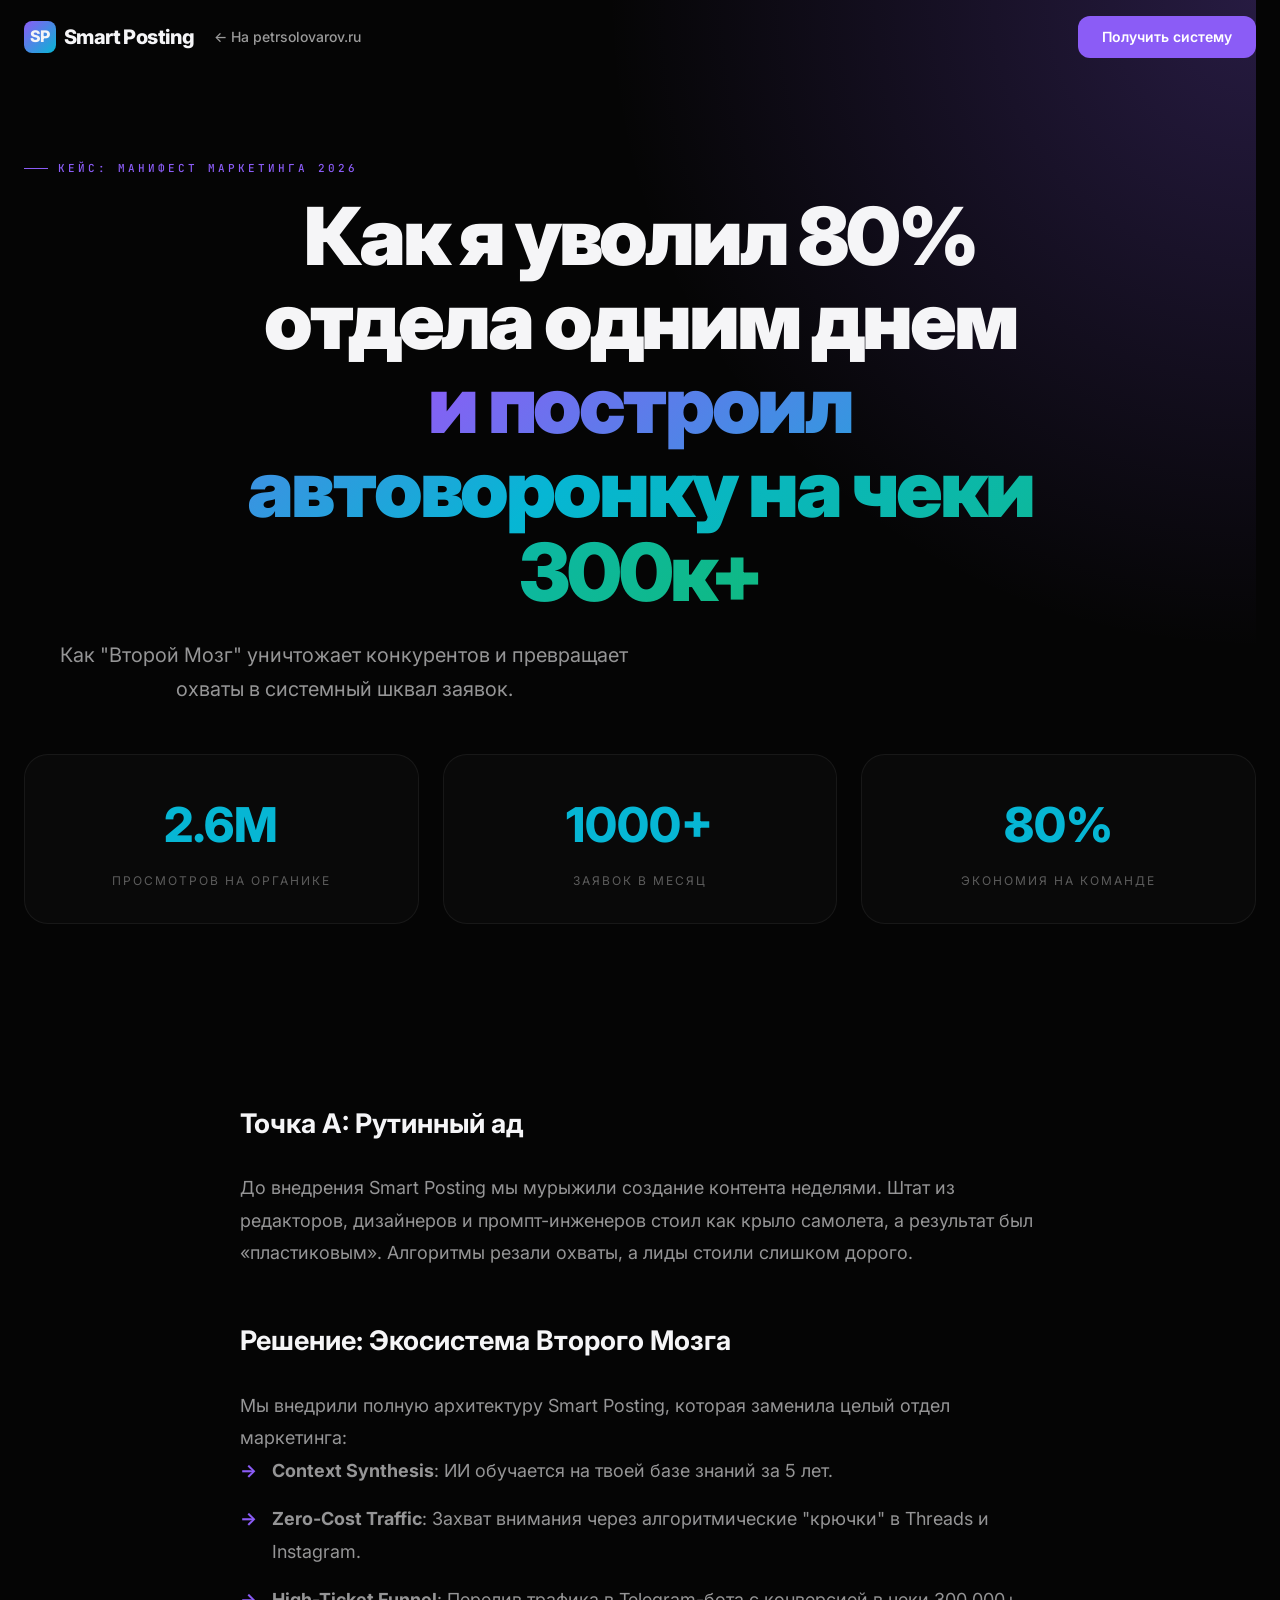
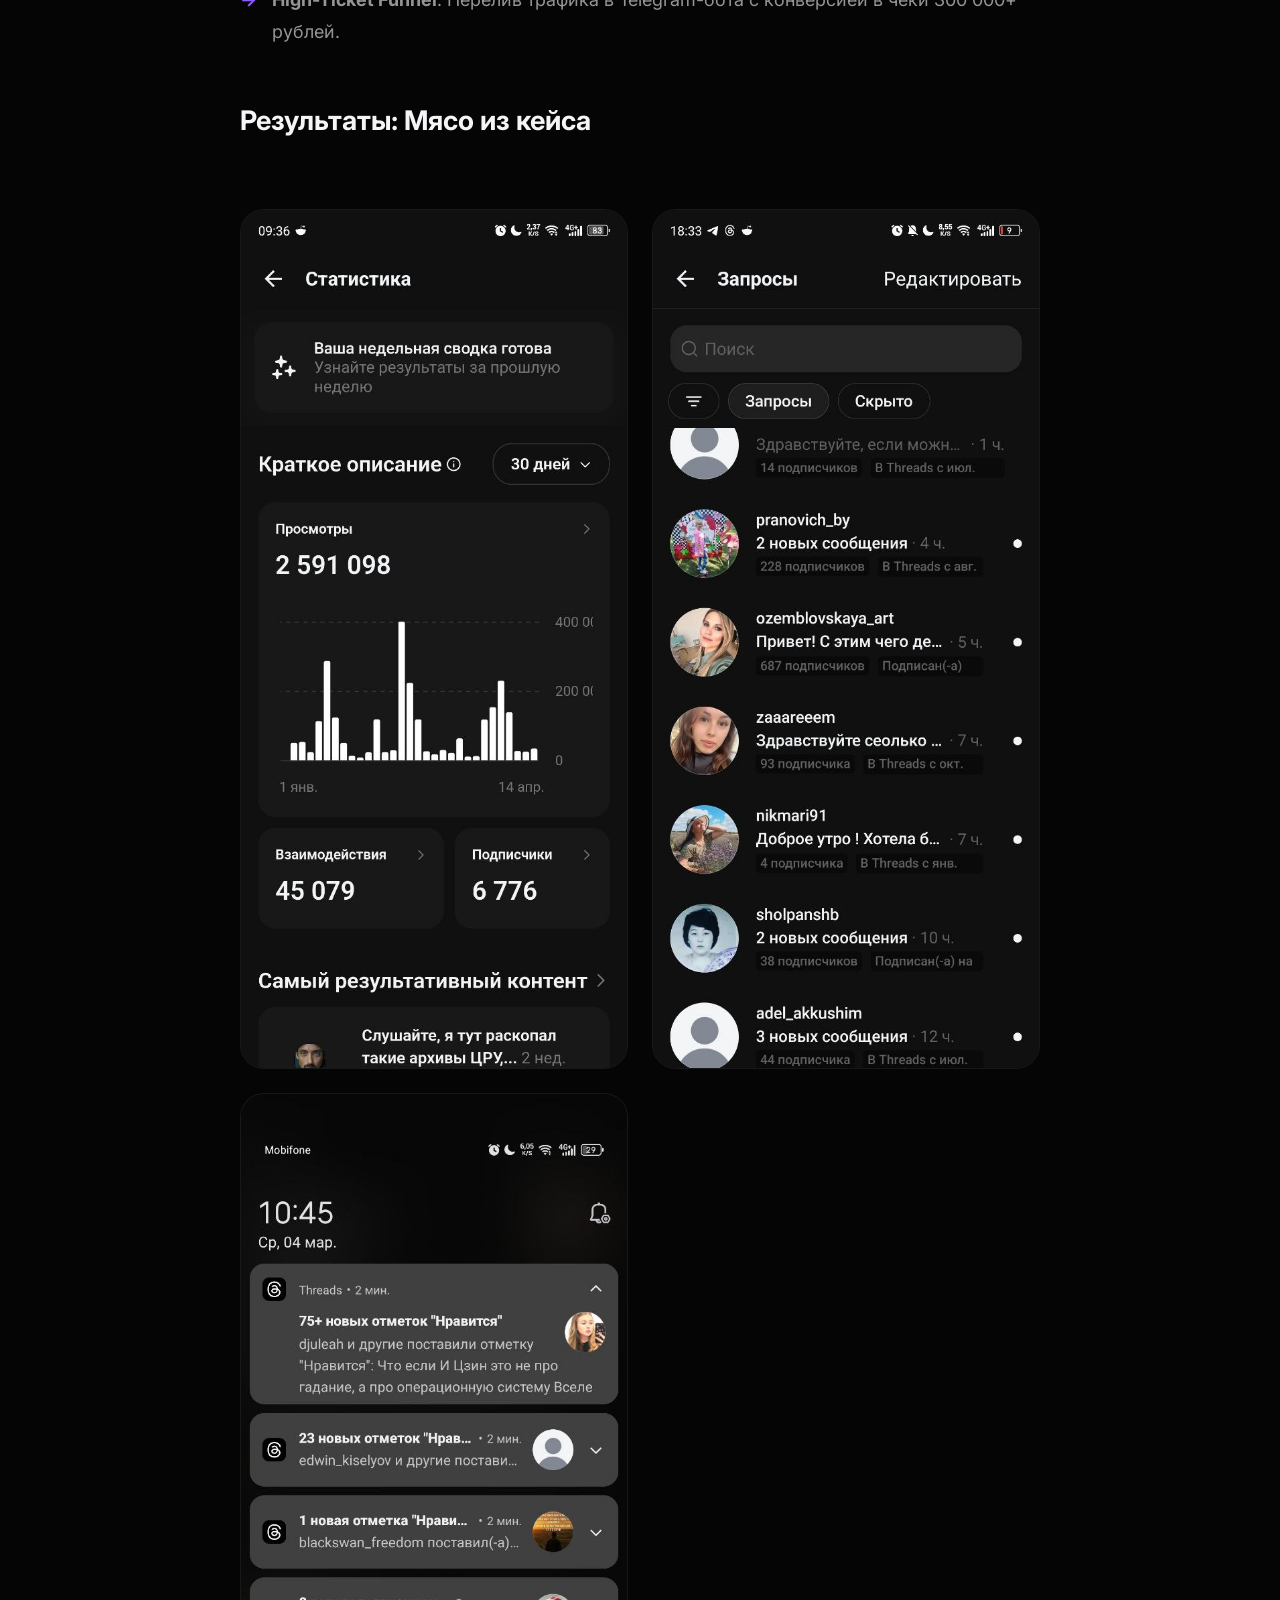
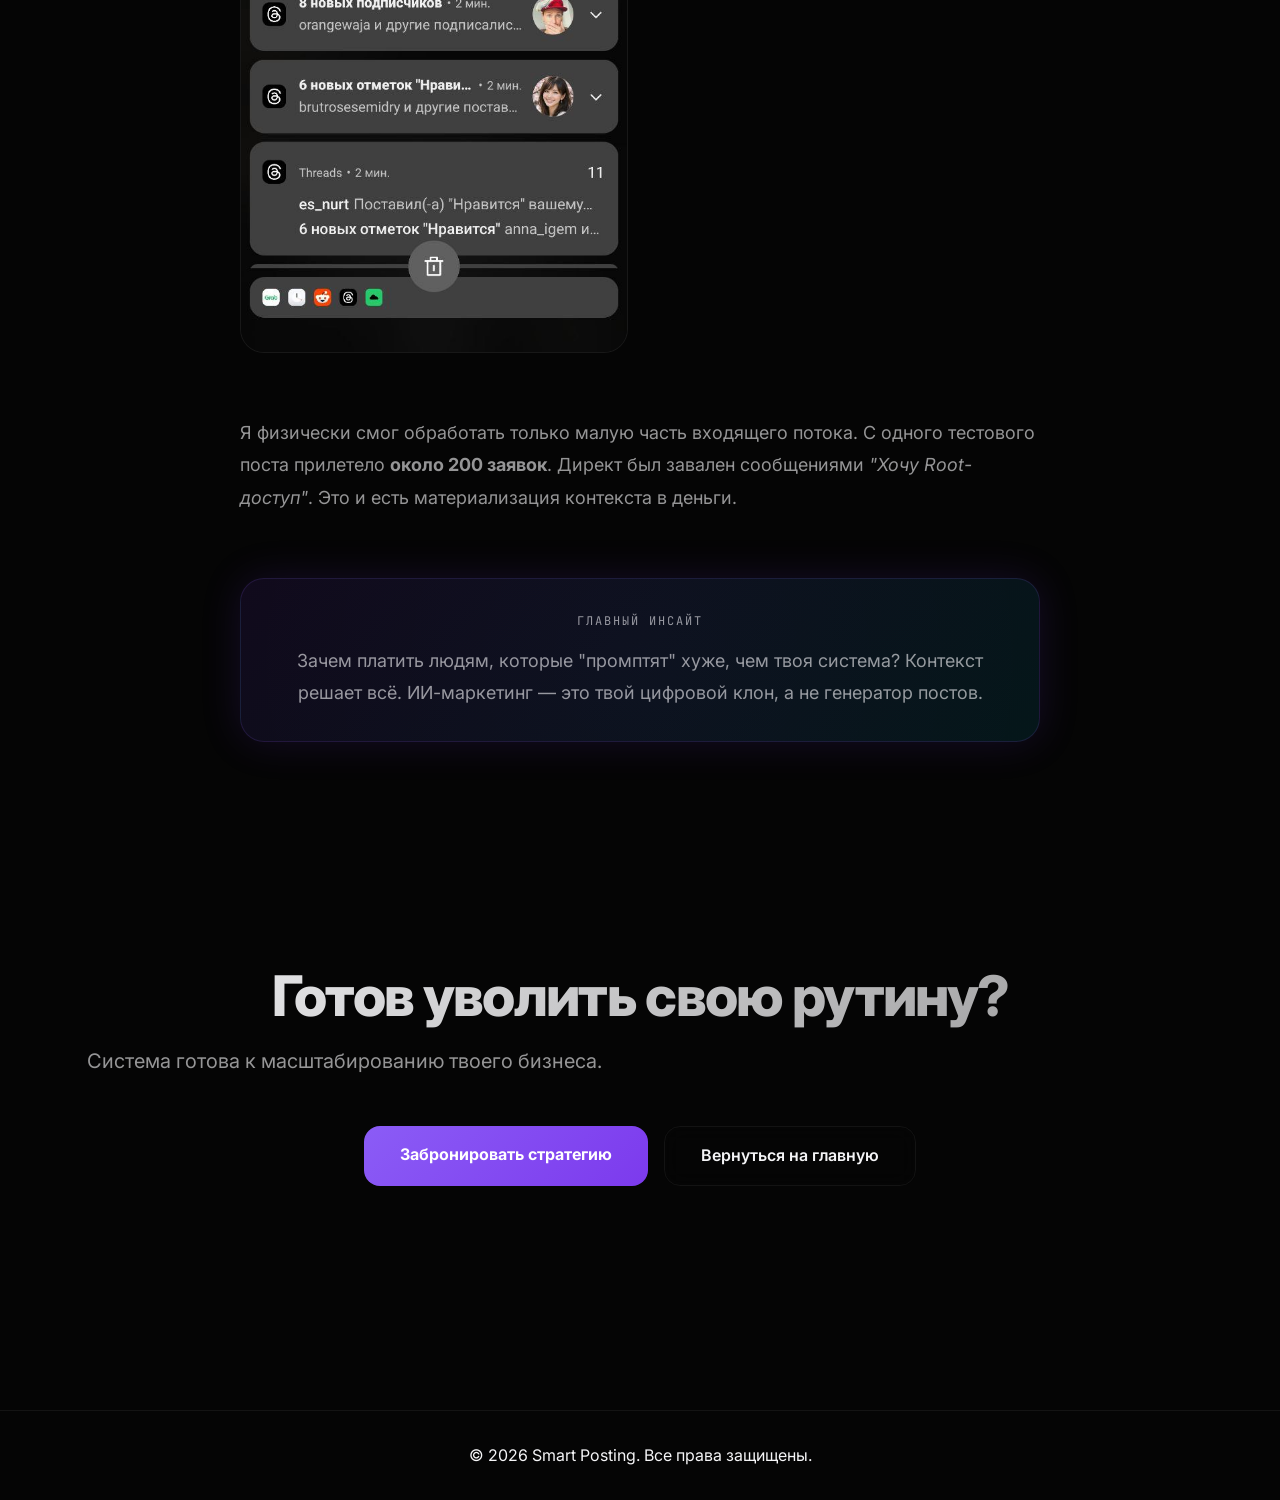
==== commit a6cdb3c0: "Лендинг: ссылка «← На petrsolovarov.ru» в навигации главной и страниц кейсов Co-Authored-By: Claude " ====
--- a/site/case-aggressive.html
+++ b/site/case-aggressive.html
@@ -27,11 +27,11 @@
     t.src=v;s=b.getElementsByTagName(e)[0];
     s.parentNode.insertBefore(t,s)}(window, document,'script',
     'https://connect.facebook.net/en_US/fbevents.js');
-    fbq('init', '2132332710670982');
+    fbq('init', '890440264073802');
     fbq('track', 'PageView');
     </script>
     <noscript><img height="1" width="1" style="display:none"
-    src="https://www.facebook.com/tr?id=2132332710670982&ev=PageView&noscript=1"
+    src="https://www.facebook.com/tr?id=890440264073802&ev=PageView&noscript=1"
     /></noscript>
     <!-- End Meta Pixel Code -->
 
@@ -117,6 +117,7 @@
                 <div class="nav-logo-icon">SP</div>
                 <span>Smart Posting</span>
             </a>
+            <a href="https://petrsolovarov.ru" class="nav-back" aria-label="На petrsolovarov.ru">&larr;<span class="nav-back-text"> На petrsolovarov.ru</span></a>
             <a href="index.html#pricing" class="nav-cta">Получить систему</a>
         </div>
     </nav>
@@ -197,6 +198,7 @@
         <div id="lightbox-content"></div>
     </div>
 
+    <script src="utm-bridge.js"></script>
     <script src="script.js"></script>
 </body>
 </html>
--- a/site/style.css
+++ b/site/style.css
@@ -2011,3 +2011,29 @@
   }
 }
 
+
+/* Возврат на личный сайт */
+.nav-back {
+  margin: 0 auto 0 20px;
+  font-size: 14px;
+  font-weight: 500;
+  color: rgba(255, 255, 255, 0.6);
+  text-decoration: none;
+  white-space: nowrap;
+  transition: color 0.2s ease;
+}
+
+.nav-back:hover {
+  color: #fff;
+}
+
+@media (max-width: 640px) {
+  .nav-back {
+    margin-left: 12px;
+    font-size: 18px;
+  }
+
+  .nav-back-text {
+    display: none;
+  }
+}
